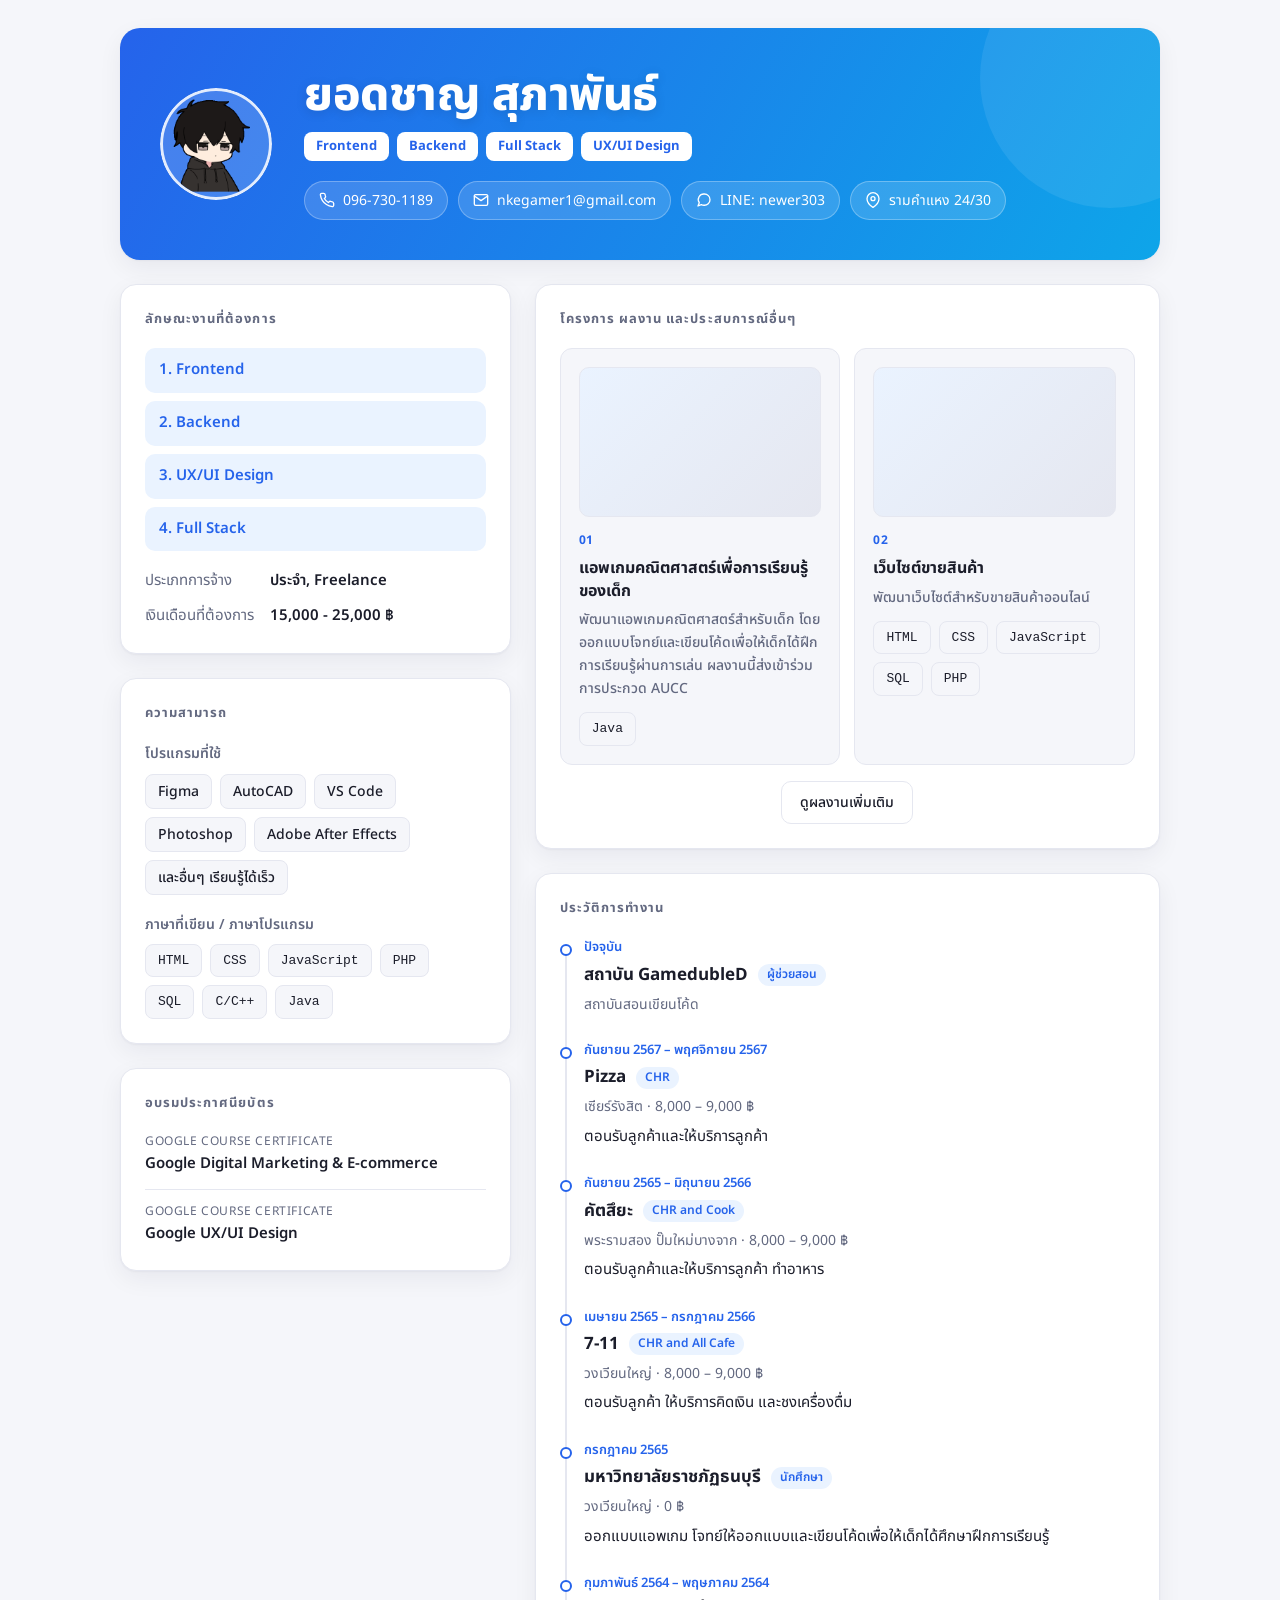
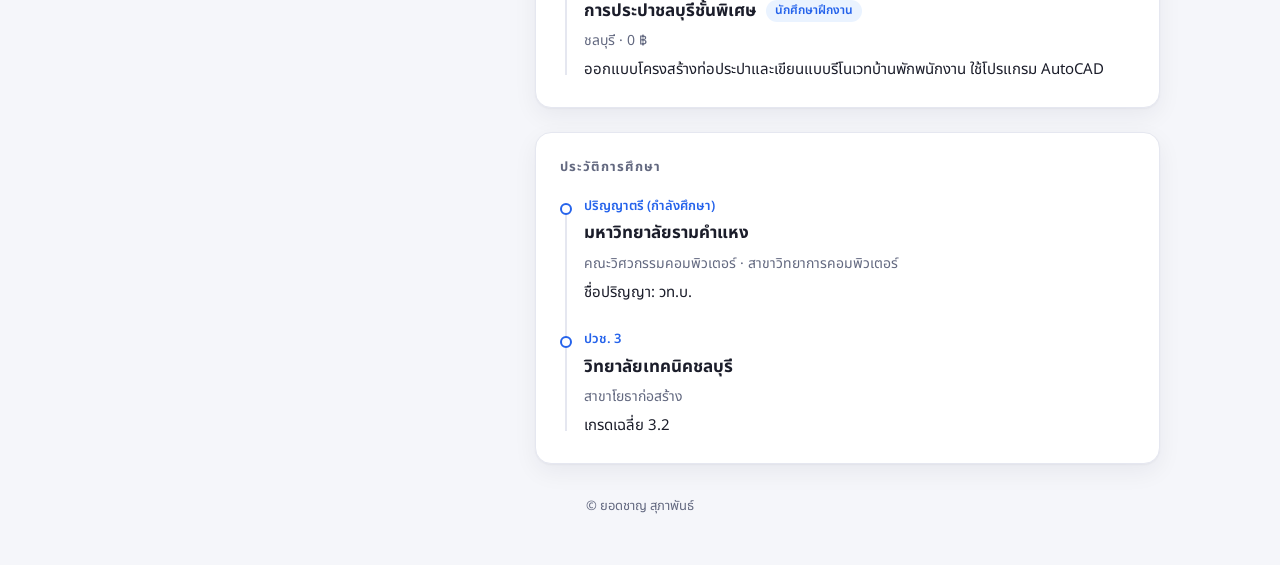
==== index.html @ aa5c0b46 "Add GitHub Pages entry point" ====
<!doctype html>
<html lang="th">
<head>
  <meta charset="utf-8">
  <meta name="viewport" content="width=device-width, initial-scale=1">
  <meta http-equiv="refresh" content="0; url=./resume.html">
  <title>Resume</title>
</head>
<body>
  <p>กำลังเปิดเรซูเม่… <a href="./resume.html">คลิกที่นี่หากหน้าไม่เปลี่ยน</a></p>
  <script>window.location.replace('./resume.html');</script>
</body>
</html>
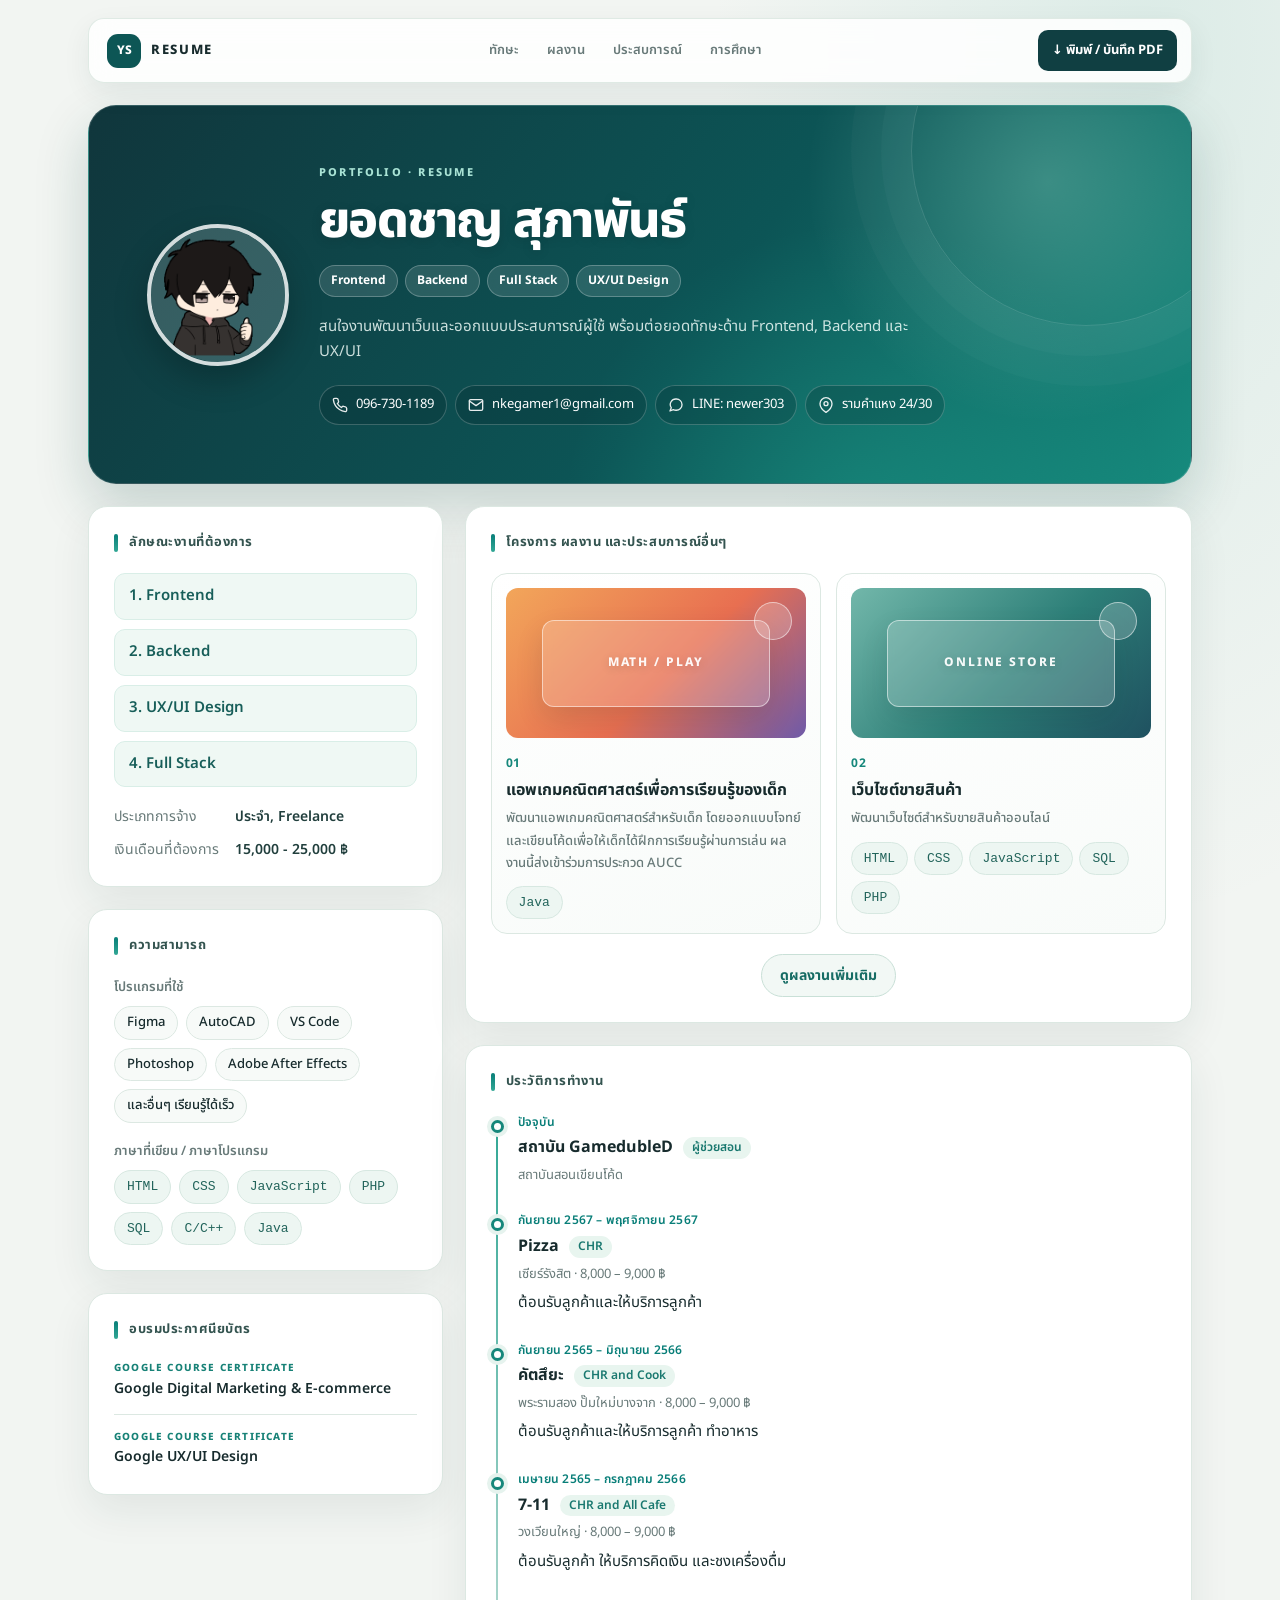
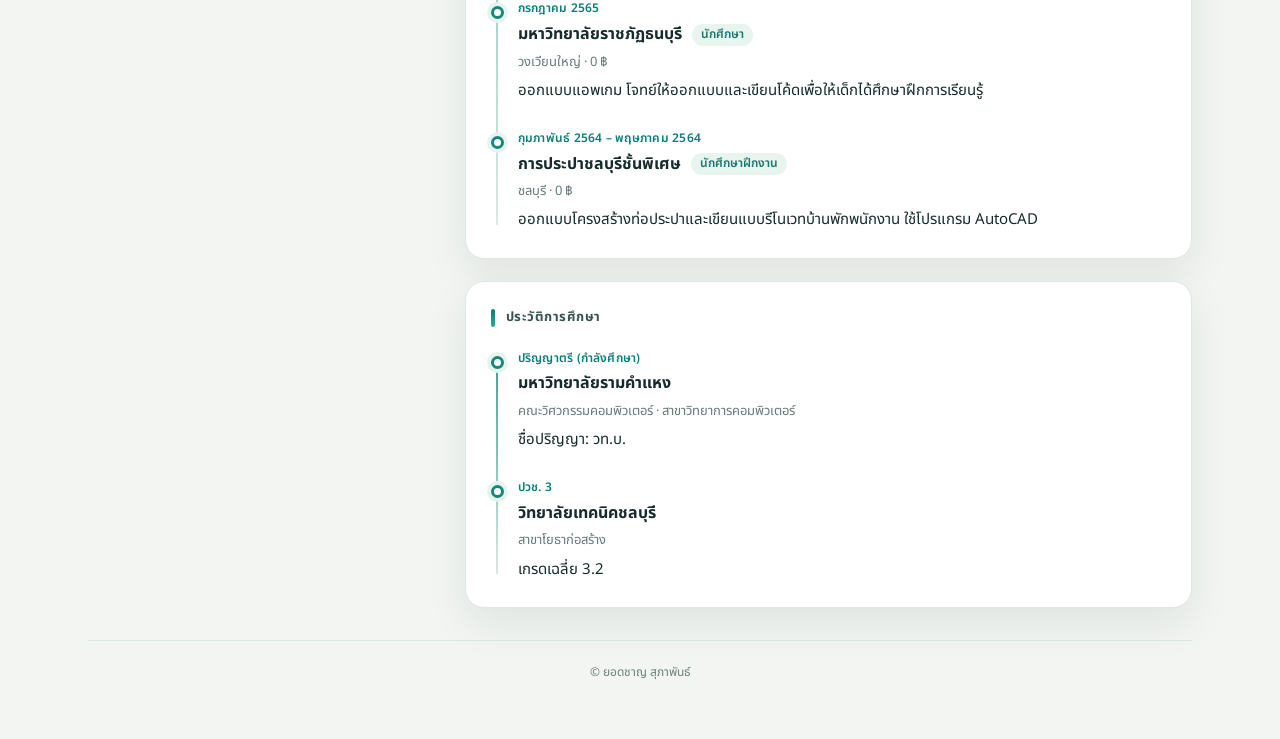
==== commit d197a80f: "Refresh Resume landing page" ====
--- a/index.html
+++ b/index.html
@@ -1,13 +1,265 @@
-<!doctype html>
-<html lang="th">
+<!DOCTYPE html>
+<html lang="th" data-theme="light">
 <head>
-  <meta charset="utf-8">
-  <meta name="viewport" content="width=device-width, initial-scale=1">
-  <meta http-equiv="refresh" content="0; url=./resume.html">
-  <title>Resume</title>
+<meta charset="UTF-8">
+<meta name="viewport" content="width=device-width, initial-scale=1, viewport-fit=cover">
+<meta name="description" content="Resume และผลงานด้าน Frontend, Backend และ UX/UI ของยอดชาญ สุภาพันธ์">
+<meta name="theme-color" content="#f2f5f2">
+<meta property="og:title" content="ยอดชาญ สุภาพันธ์ | Resume">
+<meta property="og:description" content="Resume และผลงานด้าน Frontend, Backend และ UX/UI">
+<title>ยอดชาญ สุภาพันธ์ | Resume</title>
+<link rel="preconnect" href="https://fonts.googleapis.com">
+<link rel="preconnect" href="https://fonts.gstatic.com" crossorigin>
+<link href="https://fonts.googleapis.com/css2?family=Noto+Sans+Thai:wght@400;500;600;700;800&display=swap" rel="stylesheet">
+<link rel="stylesheet" href="style.css">
+<style>
+:root{color-scheme:light;--bg:#f2f5f2;--card:#fff;--text:#172b2d;--muted:#687a79;--primary:#087e78;--primary-2:#32a795;--primary-soft:#e4f4ef;--border:#dce8e2;--shadow:0 16px 42px rgba(21,55,51,.08)}
+html{scroll-padding-top:24px} body{background:radial-gradient(ellipse at 90% 2%,rgba(57,167,149,.12),transparent 27%),var(--bg)}
+.wrap{max-width:1160px;padding:18px 28px 56px}.skip-link{position:absolute;left:-9999px;top:12px;z-index:99}.skip-link:focus{left:12px;background:#fff;color:#123;padding:10px 14px;border-radius:10px}
+.site-nav{position:sticky;top:12px;z-index:20;display:flex;align-items:center;justify-content:space-between;gap:20px;margin:0 0 22px;padding:11px 14px 11px 18px;border:1px solid rgba(220,232,226,.9);border-radius:16px;background:rgba(255,255,255,.86);box-shadow:0 10px 28px rgba(21,55,51,.07);backdrop-filter:blur(14px)}
+.brand{display:flex;align-items:center;gap:10px;color:var(--text);font-size:13px;font-weight:800;letter-spacing:.13em;text-decoration:none;white-space:nowrap}.brand-mark{display:grid;place-items:center;width:34px;height:34px;border-radius:11px;background:#0d5655;color:#fff;font-size:12px;letter-spacing:0}
+.nav-links{display:flex;align-items:center;gap:6px}.nav-links a{padding:8px 11px;border-radius:9px;color:var(--muted);font-size:13px;font-weight:600;text-decoration:none;transition:background .2s,color .2s}.nav-links a:hover{background:var(--primary-soft);color:var(--primary)}
+.print-action{border:0;border-radius:10px;background:#103f42;color:#fff;padding:10px 14px;font:inherit;font-size:13px;font-weight:700;white-space:nowrap;cursor:pointer;transition:transform .2s,background .2s}.print-action:hover{background:#087e78;transform:translateY(-1px)}
+.hero{isolation:isolate;min-height:300px;padding:clamp(28px,5vw,58px);gap:30px;border:1px solid rgba(255,255,255,.16);border-radius:28px;background:linear-gradient(125deg,#10363c 0%,#0c5556 56%,#168a7d 100%);box-shadow:0 22px 54px rgba(14,68,64,.2)}.hero::before{content:"";position:absolute;z-index:-1;inset:0;background:radial-gradient(circle at 87% 20%,rgba(202,255,231,.23),transparent 24%),radial-gradient(circle at 70% 110%,rgba(40,202,171,.23),transparent 34%);pointer-events:none}.hero::after{right:-70px;top:-130px;width:350px;height:350px;border:1px solid rgba(255,255,255,.13);background:transparent;box-shadow:0 0 0 30px rgba(255,255,255,.025),0 0 0 60px rgba(255,255,255,.02)}
+.avatar-wrapper{width:142px;height:142px;border:4px solid rgba(255,255,255,.82);box-shadow:0 14px 34px rgba(0,0,0,.23)}.avatar{width:134px;height:134px;border:0;box-shadow:none}.hero-info{min-width:280px}.hero .eyebrow{margin:0 0 8px;color:#a9e3d5;font-size:11px;font-weight:800;letter-spacing:.2em}.hero h1{margin-bottom:12px;font-size:clamp(34px,5vw,50px);letter-spacing:-.035em}.hero-summary{max-width:610px;margin:0 0 21px;color:rgba(244,255,251,.83);font-size:15px}.roles{gap:7px;margin-bottom:18px}.roles span{padding:5px 11px;border:1px solid rgba(255,255,255,.25);border-radius:999px;background:rgba(255,255,255,.12);color:#fff;font-size:12px;backdrop-filter:blur(8px)}
+.contacts{gap:8px}.contact{padding:8px 12px;border-color:rgba(255,255,255,.2);background:rgba(7,35,39,.22);font-size:13px}.contact svg{opacity:.9}
+.grid{grid-template-columns:minmax(250px,.78fr) minmax(0,1.6fr);gap:22px;margin-top:22px}.card{position:relative;overflow:hidden;margin-bottom:22px;padding:25px;border-color:var(--border);border-radius:19px;background:var(--card);box-shadow:var(--shadow)}.card h2{display:flex;align-items:center;gap:11px;margin-bottom:20px;color:#345450;font-size:13px;letter-spacing:.04em;text-transform:none}.card h2::before{content:"";width:4px;height:18px;border-radius:4px;background:linear-gradient(var(--primary),var(--primary-2))}
+.target-list{gap:9px}.target-list li{border:1px solid #d9eee7;border-radius:11px;background:#eff8f4;color:#175e59}.facts{font-size:14px}.facts dd{color:#213f3d}.label{font-size:13px}.chip{border-radius:999px;background:#f7faf8;font-size:13px}.chip.code{border-color:#d7e8e1;background:#edf6f2;color:#22645b}
+.projects{grid-template-columns:repeat(auto-fit,minmax(230px,1fr));gap:15px}.project{padding:14px;border-color:var(--border);border-radius:16px;background:linear-gradient(160deg,#fff,#f8fbf9);transition:transform .22s,box-shadow .22s,border-color .22s}.project:hover{transform:translateY(-4px);border-color:#b7dcd0;box-shadow:0 15px 30px rgba(16,70,63,.1)}.project .thumb{display:grid;place-items:center;height:150px;margin-bottom:16px;border:0;border-radius:12px}.project .thumb::before{content:attr(data-label);display:grid;place-items:center;width:76%;height:58%;border:1px solid rgba(255,255,255,.52);border-radius:12px;background:rgba(255,255,255,.2);color:rgba(255,255,255,.94);font-size:12px;font-weight:800;letter-spacing:.16em;text-shadow:0 2px 10px rgba(0,0,0,.16);box-shadow:0 12px 28px rgba(20,40,40,.12);backdrop-filter:blur(5px)}.project .thumb::after{content:"";position:absolute;width:38px;height:38px;top:14px;right:14px;border:1px solid rgba(255,255,255,.52);border-radius:50%;background:rgba(255,255,255,.2)}
+.project:nth-child(1) .thumb{background:linear-gradient(135deg,#f2a65a,#e86f51 55%,#6f5aa8)}.project:nth-child(2) .thumb{background:linear-gradient(135deg,#72b7aa,#2d7f78 55%,#1f5160)}.project:nth-child(3) .thumb{background:linear-gradient(135deg,#b1c46b,#5c9677 55%,#356b6a)}.project:nth-child(4) .thumb{background:linear-gradient(135deg,#f098a5,#9b67bc 55%,#4952a2)}.project:nth-child(5) .thumb{background:linear-gradient(135deg,#6679c8,#5653a8 55%,#302f63)}.project:nth-child(6) .thumb{background:linear-gradient(135deg,#6fc5ba,#348ca4 55%,#4163a4)}.project .num{margin-bottom:5px;color:#16877b}.project h3{font-size:16px}.project .desc{font-size:13px;line-height:1.7}.project .tags{gap:6px}
+.more-wrap{margin-top:20px}.btn{border-color:#c9e0d7;border-radius:999px;background:#f2f8f5;color:#166c64;font-weight:700}.btn:hover{border-color:#16877b;background:#e5f4ee}
+.timeline{padding-left:27px}.timeline::before{left:5px;background:linear-gradient(var(--primary-2),var(--border))}.item{margin-bottom:25px}.item::before{left:-27px;width:13px;height:13px;background:#fff;border:3px solid #16877b;box-shadow:0 0 0 4px #e6f3ee}.item .date{font-size:12px;letter-spacing:.02em}.item h3{font-size:16px}.item .meta{font-size:13px}.badge{background:#e8f5ef;color:#19786f}
+.cert{padding:14px 0}.cert .org{color:#188277;font-size:10px;font-weight:800;letter-spacing:.12em}.cert .name{font-size:14px}footer{padding-top:22px;border-top:1px solid var(--border);color:#71817b;font-size:12px}
+@media(max-width:820px){.wrap{padding:14px 18px 42px}.grid{grid-template-columns:1fr}.hero{min-height:0}.site-nav{top:8px}}
+@media(max-width:620px){.wrap{padding:10px 12px 36px}.site-nav{flex-wrap:wrap;gap:10px;padding:10px}.brand{font-size:11px}.nav-links{order:3;width:100%;overflow-x:auto;justify-content:flex-start}.nav-links a{padding:7px 9px;white-space:nowrap}.print-action{margin-left:auto;padding:9px 11px;font-size:12px}.hero{padding:28px 20px;border-radius:22px}.hero-info{min-width:0}.hero h1{font-size:32px}.hero-summary{font-size:14px}.contacts{flex-direction:column}.contact{width:100%;justify-content:flex-start}.card{padding:19px;border-radius:16px}.projects{grid-template-columns:1fr}.project .thumb{height:170px}.facts{grid-template-columns:1fr}.facts dd{margin-bottom:8px}}
+@media(prefers-reduced-motion:reduce){html{scroll-behavior:auto}*,*::before,*::after{transition:none!important}}
+@media print{.site-nav,.print-action,.more-wrap,.skip-link{display:none!important}.wrap{max-width:none;padding:0}.hero{min-height:0;border-radius:12px}.grid{grid-template-columns:.8fr 1.6fr;gap:12px}.card{break-inside:avoid;margin-bottom:12px;padding:16px}.project .thumb{height:95px}.project.extra{display:block!important}body{background:#fff}.hero,.project .thumb{-webkit-print-color-adjust:exact;print-color-adjust:exact}}
+</style>
 </head>
 <body>
-  <p>กำลังเปิดเรซูเม่… <a href="./resume.html">คลิกที่นี่หากหน้าไม่เปลี่ยน</a></p>
-  <script>window.location.replace('./resume.html');</script>
+<a class="skip-link" href="#content">ข้ามไปยังเนื้อหา</a>
+<div class="wrap">
+  <nav class="site-nav" aria-label="เมนูหลัก">
+    <a class="brand" href="#top"><span class="brand-mark">YS</span><span>RESUME</span></a>
+    <div class="nav-links">
+      <a href="#skills">ทักษะ</a>
+      <a href="#projects">ผลงาน</a>
+      <a href="#experience">ประสบการณ์</a>
+      <a href="#education">การศึกษา</a>
+    </div>
+    <button class="print-action" type="button" onclick="window.print()"><span aria-hidden="true">↓</span> พิมพ์ / บันทึก PDF</button>
+  </nav>
+
+  <header class="hero" id="top">
+    <div class="avatar-wrapper">
+      <img src="assets/profile/profile.gif" alt="ภาพโปรไฟล์ของยอดชาญ สุภาพันธ์" class="avatar">
+    </div>
+    <div class="hero-info">
+      <p class="eyebrow">PORTFOLIO · RESUME</p>
+      <h1>ยอดชาญ สุภาพันธ์</h1>
+      <div class="roles"><span>Frontend</span><span>Backend</span><span>Full Stack</span><span>UX/UI Design</span></div>
+      <p class="hero-summary">สนใจงานพัฒนาเว็บและออกแบบประสบการณ์ผู้ใช้ พร้อมต่อยอดทักษะด้าน Frontend, Backend และ UX/UI</p>
+      <div class="contacts">
+        <a class="contact" href="tel:0967301189">
+          <svg viewBox="0 0 24 24" fill="none" stroke="currentColor" stroke-width="2" stroke-linecap="round" stroke-linejoin="round"><path d="M22 16.9v3a2 2 0 0 1-2.2 2 19.8 19.8 0 0 1-8.6-3.1 19.5 19.5 0 0 1-6-6A19.8 19.8 0 0 1 2.1 4.2 2 2 0 0 1 4.1 2h3a2 2 0 0 1 2 1.7c.1.9.4 1.8.7 2.7a2 2 0 0 1-.5 2.1L8 9.8a16 16 0 0 0 6 6l1.3-1.3a2 2 0 0 1 2.1-.4c.9.3 1.8.6 2.7.7a2 2 0 0 1 1.7 2z"/></svg>
+          096-730-1189
+        </a>
+        <a class="contact" href="mailto:nkegamer1@gmail.com">
+          <svg viewBox="0 0 24 24" fill="none" stroke="currentColor" stroke-width="2" stroke-linecap="round" stroke-linejoin="round"><rect x="2" y="4" width="20" height="16" rx="2"/><path d="m22 6-10 7L2 6"/></svg>
+          nkegamer1@gmail.com
+        </a>
+        <span class="contact">
+          <svg viewBox="0 0 24 24" fill="none" stroke="currentColor" stroke-width="2" stroke-linecap="round" stroke-linejoin="round"><path d="M21 11.5a8.4 8.4 0 0 1-9 8.4 9 9 0 0 1-4-.9L3 21l1.9-4.9A8.4 8.4 0 0 1 12.5 3a8.4 8.4 0 0 1 8.5 8.5z"/></svg>
+          LINE: newer303
+        </span>
+        <span class="contact">
+          <svg viewBox="0 0 24 24" fill="none" stroke="currentColor" stroke-width="2" stroke-linecap="round" stroke-linejoin="round"><path d="M21 10c0 7-9 13-9 13s-9-6-9-13a9 9 0 0 1 18 0z"/><circle cx="12" cy="10" r="3"/></svg>
+          รามคำแหง 24/30
+        </span>
+      </div>
+    </div>
+  </header>
+
+  <div class="grid" id="content">
+
+    <aside>
+      <section class="card" id="goals">
+        <h2>ลักษณะงานที่ต้องการ</h2>
+        <ul class="target-list">
+          <li>1. Frontend</li>
+          <li>2. Backend</li>
+          <li>3. UX/UI Design</li>
+          <li>4. Full Stack</li>
+        </ul>
+        <dl class="facts">
+          <dt>ประเภทการจ้าง</dt><dd>ประจำ, Freelance</dd>
+          <dt>เงินเดือนที่ต้องการ</dt><dd>15,000 - 25,000 ฿</dd>
+        </dl>
+      </section>
+
+      <section class="card" id="skills">
+        <h2>ความสามารถ</h2>
+        <p class="label">โปรแกรมที่ใช้</p>
+        <div class="chips">
+          <span class="chip">Figma</span>
+          <span class="chip">AutoCAD</span>
+          <span class="chip">VS Code</span>
+          <span class="chip">Photoshop</span>
+          <span class="chip">Adobe After Effects</span>
+          <span class="chip">และอื่นๆ เรียนรู้ได้เร็ว</span>
+        </div>
+
+        <p class="label">ภาษาที่เขียน / ภาษาโปรแกรม</p>
+        <div class="chips">
+          <span class="chip code">HTML</span>
+          <span class="chip code">CSS</span>
+          <span class="chip code">JavaScript</span>
+          <span class="chip code">PHP</span>
+          <span class="chip code">SQL</span>
+          <span class="chip code">C/C++</span>
+          <span class="chip code">Java</span>
+        </div>
+      </section>
+
+      <section class="card" id="certifications">
+        <h2>อบรมประกาศนียบัตร</h2>
+        <div class="cert">
+          <div class="org">Google Course Certificate</div>
+          <div class="name">Google Digital Marketing &amp; E-commerce</div>
+        </div>
+        <div class="cert">
+          <div class="org">Google Course Certificate</div>
+          <div class="name">Google UX/UI Design</div>
+        </div>
+      </section>
+    </aside>
+
+    <main>
+      <section class="card" id="projects">
+        <h2>โครงการ ผลงาน และประสบการณ์อื่นๆ</h2>
+        <div class="projects">
+          <div class="project">
+            <div class="thumb" data-label="MATH / PLAY" role="img" aria-label="ภาพประกอบผลงาน MATH / PLAY"></div>
+            <span class="num">01</span>
+            <h3>แอพเกมคณิตศาสตร์เพื่อการเรียนรู้ของเด็ก</h3>
+            <p class="desc">พัฒนาแอพเกมคณิตศาสตร์สำหรับเด็ก โดยออกแบบโจทย์และเขียนโค้ดเพื่อให้เด็กได้ฝึกการเรียนรู้ผ่านการเล่น ผลงานนี้ส่งเข้าร่วมการประกวด AUCC</p>
+            <div class="chips tags"><span class="chip code">Java</span></div>
+          </div>
+          <div class="project">
+            <div class="thumb" data-label="ONLINE STORE" role="img" aria-label="ภาพประกอบผลงาน ONLINE STORE"></div>
+            <span class="num">02</span>
+            <h3>เว็บไซต์ขายสินค้า</h3>
+            <p class="desc">พัฒนาเว็บไซต์สำหรับขายสินค้าออนไลน์</p>
+            <div class="chips tags"><span class="chip code">HTML</span><span class="chip code">CSS</span><span class="chip code">JavaScript</span><span class="chip code">SQL</span><span class="chip code">PHP</span></div>
+          </div>
+          <div class="project extra">
+            <div class="thumb" data-label="HOME / AUTOCAD" role="img" aria-label="ภาพประกอบผลงาน HOME / AUTOCAD"></div>
+            <span class="num">03</span>
+            <h3>ออกแบบรีโนเวทบ้านพักพนักงาน</h3>
+            <p class="desc">ออกแบบโครงสร้างท่อประปาและแบบรีโนเวทบ้านพักพนักงานของการประปาชลบุรี</p>
+            <div class="chips tags"><span class="chip code">AutoCAD</span></div>
+          </div>
+          <div class="project extra">
+            <div class="thumb" data-label="ROBLOX WORLD" role="img" aria-label="ภาพประกอบผลงาน ROBLOX WORLD"></div>
+            <span class="num">04</span>
+            <h3>เกมสำหรับเด็กเพื่อการประกวดที่สิงคโปร์</h3>
+            <p class="desc">สร้างเกม Roblox สำหรับเด็ก เพื่อนำไปประกวดที่สิงคโปร์</p>
+            <div class="chips tags"><span class="chip code">Roblox</span><span class="chip code">Lua</span></div>
+          </div>
+          <div class="project extra">
+            <div class="thumb" data-label="FANTASY GAME" role="img" aria-label="ภาพประกอบผลงาน FANTASY GAME"></div>
+            <span class="num">05</span>
+            <h3>เกม Roblox แนวแฟนตาซี</h3>
+            <p class="desc">สร้างเกม Roblox แนวแฟนตาซี ที่เปิดให้ผู้เล่นเข้ามาเล่นบนแพลตฟอร์ม Roblox</p>
+            <div class="chips tags"><span class="chip code">Roblox</span></div>
+          </div>
+          <div class="project extra">
+            <div class="thumb" data-label="LINE BOT" role="img" aria-label="ภาพประกอบผลงาน LINE BOT"></div>
+            <span class="num">06</span>
+            <h3>บอท LINE บันทึกและสรุปรายงานแชทกลุ่ม</h3>
+            <p class="desc">เขียนบอท LINE สำหรับบันทึกข้อมูลในแชทกลุ่ม เช่น เสียง รูปภาพ และไฟล์งาน และมีบอทสรุปรายงานให้</p>
+            <div class="chips tags"><span class="chip code">LINE Bot</span></div>
+          </div>
+        </div>
+        <div class="more-wrap">
+          <button class="btn" id="moreBtn" type="button" aria-expanded="false">ดูผลงานเพิ่มเติม</button>
+        </div>
+      </section>
+
+      <section class="card" id="experience">
+        <h2>ประวัติการทำงาน</h2>
+        <div class="timeline">
+          <div class="item">
+            <div class="date">ปัจจุบัน</div>
+            <h3>สถาบัน GamedubleD <span class="badge">ผู้ช่วยสอน</span></h3>
+            <div class="meta">สถาบันสอนเขียนโค้ด</div>
+          </div>
+          <div class="item">
+            <div class="date">กันยายน 2567 – พฤศจิกายน 2567</div>
+            <h3>Pizza <span class="badge">CHR</span></h3>
+            <div class="meta">เซียร์รังสิต · 8,000 – 9,000 ฿</div>
+            <p>ต้อนรับลูกค้าและให้บริการลูกค้า</p>
+          </div>
+          <div class="item">
+            <div class="date">กันยายน 2565 – มิถุนายน 2566</div>
+            <h3>คัตสึยะ <span class="badge">CHR and Cook</span></h3>
+            <div class="meta">พระรามสอง ปั๊มใหม่บางจาก · 8,000 – 9,000 ฿</div>
+            <p>ต้อนรับลูกค้าและให้บริการลูกค้า ทำอาหาร</p>
+          </div>
+          <div class="item">
+            <div class="date">เมษายน 2565 – กรกฎาคม 2566</div>
+            <h3>7-11 <span class="badge">CHR and All Cafe</span></h3>
+            <div class="meta">วงเวียนใหญ่ · 8,000 – 9,000 ฿</div>
+            <p>ต้อนรับลูกค้า ให้บริการคิดเงิน และชงเครื่องดื่ม</p>
+          </div>
+          <div class="item">
+            <div class="date">กรกฎาคม 2565</div>
+            <h3>มหาวิทยาลัยราชภัฏธนบุรี <span class="badge">นักศึกษา</span></h3>
+            <div class="meta">วงเวียนใหญ่ · 0 ฿</div>
+            <p>ออกแบบแอพเกม โจทย์ให้ออกแบบและเขียนโค้ดเพื่อให้เด็กได้ศึกษาฝึกการเรียนรู้</p>
+          </div>
+          <div class="item">
+            <div class="date">กุมภาพันธ์ 2564 – พฤษภาคม 2564</div>
+            <h3>การประปาชลบุรีชั้นพิเศษ <span class="badge">นักศึกษาฝึกงาน</span></h3>
+            <div class="meta">ชลบุรี · 0 ฿</div>
+            <p>ออกแบบโครงสร้างท่อประปาและเขียนแบบรีโนเวทบ้านพักพนักงาน ใช้โปรแกรม AutoCAD</p>
+          </div>
+        </div>
+      </section>
+
+      <section class="card" id="education">
+        <h2>ประวัติการศึกษา</h2>
+        <div class="timeline">
+          <div class="item">
+            <div class="date">ปริญญาตรี (กำลังศึกษา)</div>
+            <h3>มหาวิทยาลัยรามคำแหง</h3>
+            <div class="meta">คณะวิศวกรรมคอมพิวเตอร์ · สาขาวิทยาการคอมพิวเตอร์</div>
+            <p>ชื่อปริญญา: วท.บ.</p>
+          </div>
+          <div class="item">
+            <div class="date">ปวช. 3</div>
+            <h3>วิทยาลัยเทคนิคชลบุรี</h3>
+            <div class="meta">สาขาโยธาก่อสร้าง</div>
+            <p>เกรดเฉลี่ย 3.2</p>
+          </div>
+        </div>
+      </section>
+    </main>
+  </div>
+
+  <footer>© ยอดชาญ สุภาพันธ์</footer>
+</div>
+
+<script>
+  (function () {
+    var btn = document.getElementById('moreBtn');
+    var list = btn.closest('.card').querySelector('.projects');
+    btn.addEventListener('click', function () {
+      var open = list.classList.toggle('expanded');
+      btn.textContent = open ? 'ซ่อนผลงาน' : 'ดูผลงานเพิ่มเติม';
+      btn.setAttribute('aria-expanded', String(open));
+    });
+  })();
+</script>
 </body>
 </html>
--- a/style.css
+++ b/style.css
@@ -0,0 +1,283 @@
+:root{
+  --bg:#f5f6fa;
+  --card:#ffffff;
+  --text:#1b1d2a;
+  --muted:#636980;
+  --primary:#2563eb;
+  --primary-2:#0ea5e9;
+  --primary-soft:#eaf3ff;
+  --border:#e5e7f0;
+  --shadow:0 1px 2px rgba(20,20,50,.04), 0 8px 24px rgba(20,20,50,.06);
+}
+@media (prefers-color-scheme: dark){
+  :root:not([data-theme="light"]){
+    --bg:#0d0f16;
+    --card:#161924;
+    --text:#e8eaf4;
+    --muted:#9499b0;
+    --primary:#60a5fa;
+    --primary-2:#38bdf8;
+    --primary-soft:#172b4d;
+    --border:#262a3b;
+    --shadow:0 1px 2px rgba(0,0,0,.3), 0 8px 24px rgba(0,0,0,.3);
+  }
+}
+:root[data-theme="dark"]{
+  --bg:#0d0f16;
+  --card:#161924;
+  --text:#e8eaf4;
+  --muted:#9499b0;
+  --primary:#60a5fa;
+  --primary-2:#38bdf8;
+  --primary-soft:#172b4d;
+  --border:#262a3b;
+  --shadow:0 1px 2px rgba(0,0,0,.3), 0 8px 24px rgba(0,0,0,.3);
+  color-scheme:dark;
+}
+:root{ box-sizing:border-box; padding-top:env(safe-area-inset-top,0px); padding-bottom:env(safe-area-inset-bottom,0px); }
+*,*::before,*::after{ box-sizing:inherit; }
+html{ scroll-behavior:smooth; }
+body{
+  margin:0;
+  font-family:'Noto Sans Thai', system-ui, -apple-system, 'Segoe UI', sans-serif;
+  background:var(--bg);
+  color:var(--text);
+  line-height:1.65;
+  min-height:100vh;
+  -webkit-font-smoothing:antialiased;
+}
+.wrap{ max-width:1080px; margin:0 auto; padding:28px 20px 48px; }
+.avatar-wrapper{
+  width:112px; height:112px; border-radius:50%; overflow:hidden; flex-shrink:0;
+}
+.avatar-wrapper img{
+  width:100%; height:100%; object-fit:cover;
+}
+.avatar{
+  width:112px; height:112px; border-radius:50%;
+  background:rgba(255,255,255,.16);
+  border:2px solid rgba(255,255,255,.5);
+  display:grid; place-items:center;
+  font-size:36px; font-weight:700;
+  flex-shrink:0;
+  position:relative; z-index:1;
+}
+@media (prefers-color-scheme: dark){
+  .avatar{
+    background:rgba(255,255,255,.08);
+    border-color:rgba(255,255,255,.3);
+  }
+}
+.avatar-text{ display:none; }
+
+/* Hero */
+.hero{
+  background:linear-gradient(120deg,var(--primary) 0%,var(--primary-2) 100%);
+  color:#fff;
+  border-radius:20px;
+  padding:40px;
+  display:flex;
+  gap:32px;
+  align-items:center;
+  box-shadow:var(--shadow);
+  flex-wrap:wrap;
+  position:relative;
+  overflow:hidden;
+}
+.hero::after{
+  content:""; position:absolute; right:-80px; top:-80px; width:260px; height:260px;
+  border-radius:50%; background:rgba(255,255,255,.08); pointer-events:none;
+}
+.avatar{
+  width:112px; height:112px; border-radius:50%;
+  background:rgba(255,255,255,.16);
+  border:2px solid rgba(255,255,255,.5);
+  display:grid; place-items:center;
+  font-size:36px; font-weight:700;
+  flex-shrink:0;
+  position:relative; z-index:1;
+}
+.hero-info{ flex:1; min-width:240px; position:relative; z-index:1; }
+.hero h1{ margin:0 0 6px; font-size:clamp(28px,4vw,38px); font-weight:800; line-height:1.25; }
+.hero .role{ margin:0 0 20px; font-size:15px; opacity:.92; letter-spacing:.2px; }
+.roles{ display:flex; flex-wrap:wrap; gap:8px; margin:0 0 20px; }
+.roles span{ background:#fff; color:var(--primary); font-size:13px; font-weight:700; padding:4px 12px; border-radius:8px; }
+.contacts{ display:flex; flex-wrap:wrap; gap:10px; }
+.contact{
+  display:inline-flex; align-items:center; gap:8px;
+  background:rgba(255,255,255,.14);
+  border:1px solid rgba(255,255,255,.28);
+  padding:7px 14px; border-radius:999px;
+  font-size:14px; color:#fff; text-decoration:none;
+  transition:background .2s;
+}
+a.contact:hover{ background:rgba(255,255,255,.26); }
+.contact svg{ width:16px; height:16px; flex-shrink:0; }
+
+/* Layout */
+.grid{ display:grid; grid-template-columns:minmax(0,1fr) minmax(0,1.6fr); gap:24px; margin-top:24px; align-items:start; }
+@media (max-width:820px){ .grid{ grid-template-columns:1fr; } .hero{ padding:28px; } }
+
+.card{
+  background:var(--card);
+  border:1px solid var(--border);
+  border-radius:16px;
+  padding:24px;
+  box-shadow:var(--shadow);
+  margin-bottom:24px;
+}
+.card:last-child{ margin-bottom:0; }
+.card h2{
+  margin:0 0 18px;
+  font-size:13px; font-weight:700;
+  text-transform:uppercase; letter-spacing:.08em;
+  color:var(--muted);
+}
+
+/* Job target */
+.target-list{ list-style:none; padding:0; margin:0 0 18px; display:grid; gap:8px; }
+.target-list li{
+  padding:10px 14px; border-radius:10px; background:var(--primary-soft);
+  color:var(--primary); font-weight:600; font-size:15px;
+}
+.facts{ display:grid; grid-template-columns:auto 1fr; gap:10px 16px; font-size:15px; margin:0; }
+.facts dt{ color:var(--muted); }
+.facts dd{ margin:0; font-weight:600; }
+
+/* Chips */
+.label{ font-size:14px; color:var(--muted); margin:18px 0 8px; font-weight:600; }
+.label:first-of-type{ margin-top:0; }
+.chips{ display:flex; flex-wrap:wrap; gap:8px; }
+.chip{
+  padding:5px 12px; border-radius:8px; font-size:14px; font-weight:500;
+  background:var(--bg); border:1px solid var(--border);
+}
+.chip.code{ font-family:ui-monospace,'SFMono-Regular',Menlo,Consolas,monospace; font-size:13px; }
+
+/* Projects */
+.projects{ display:grid; grid-template-columns:repeat(auto-fit,minmax(220px,1fr)); gap:14px; }
+.project{
+  border:1px solid var(--border); border-radius:12px; padding:18px;
+  background:var(--bg);
+}
+.project .num{
+  display:block; font-size:12px; font-weight:700; color:var(--primary);
+  margin-bottom:6px; letter-spacing:.06em;
+}
+.project p{ margin:0; font-size:15px; font-weight:500; }
+.project.extra{ display:none; }
+.projects.expanded .project.extra{ display:block; }
+.more-wrap{ margin-top:16px; text-align:center; }
+.project h3{ margin:0 0 6px; font-size:16px; font-weight:700; line-height:1.4; }
+.project .desc{ margin:0; font-size:14px; color:var(--muted); }
+.project .tags{ margin-top:12px; }
+.project .thumb{
+  height:150px; border-radius:10px; margin-bottom:14px;
+  background:linear-gradient(135deg,var(--primary-soft),var(--border));
+  border:1px solid var(--border);
+  position:relative; overflow:hidden;
+}
+.project .thumb img{
+  width:100%; height:100%; object-fit:cover; display:block;
+}
+
+/* Timeline */
+.timeline{ position:relative; padding-left:24px; }
+.timeline::before{
+  content:""; position:absolute; left:5px; top:8px; bottom:8px; width:2px;
+  background:var(--border);
+}
+.item{ position:relative; margin-bottom:24px; }
+.item:last-child{ margin-bottom:0; }
+.item::before{
+  content:""; position:absolute; left:-24px; top:7px; width:12px; height:12px; border-radius:50%;
+  background:var(--card); border:2px solid var(--primary);
+}
+.item .date{ font-size:13px; color:var(--primary); font-weight:600; }
+.item h3{ margin:2px 0 4px; font-size:17px; font-weight:700; }
+.item .meta{ font-size:14px; color:var(--muted); margin-bottom:6px; }
+.item p{ margin:0; font-size:15px; }
+.badge{
+  display:inline-block; font-size:12px; padding:1px 9px; border-radius:999px;
+  background:var(--primary-soft); color:var(--primary); font-weight:600; margin-left:6px; vertical-align:middle;
+}
+
+/* Certs */
+.cert{ padding:12px 0; border-bottom:1px solid var(--border); }
+.cert:first-of-type{ padding-top:0; }
+.cert:last-of-type{ border-bottom:none; padding-bottom:0; }
+.cert .org{ font-size:12px; color:var(--muted); text-transform:uppercase; letter-spacing:.05em; }
+.cert .name{ font-weight:600; font-size:15px; }
+
+/* Actions */
+.toolbar{ display:flex; justify-content:flex-end; gap:10px; margin-top:24px; flex-wrap:wrap; }
+.btn{
+  border:1px solid var(--border); background:var(--card); color:var(--text);
+  padding:9px 18px; border-radius:10px; font:inherit; font-size:14px; font-weight:500; cursor:pointer;
+  transition:border-color .2s, color .2s;
+}
+.btn:hover{ border-color:var(--primary); color:var(--primary); }
+.btn:focus-visible, a:focus-visible{ outline:2px solid var(--primary); outline-offset:2px; }
+footer{ text-align:center; color:var(--muted); font-size:13px; margin-top:32px; }
+
+@media print{
+  body{ background:#fff; }
+  .toolbar{ display:none; }
+  .card,.hero{ box-shadow:none; }
+  .hero{ -webkit-print-color-adjust:exact; print-color-adjust:exact; }
+}
+
+
+/* Mobile */
+body{ overflow-wrap:anywhere; }
+@media (max-width:560px){
+  .wrap{ padding:16px 12px 40px; }
+  .grid{ gap:16px; margin-top:16px; }
+  .hero{ padding:24px 20px; gap:20px; border-radius:16px; justify-content:center; text-align:center; }
+  .hero-info{ min-width:0; width:100%; }
+  .avatar{ width:88px; height:88px; font-size:28px; margin:0 auto; }
+  .hero h1{ font-size:26px; }
+  .hero .role{ font-size:14px; margin-bottom:16px; }
+  .contacts{ justify-content:center; }
+  .contact{ font-size:13px; padding:6px 12px; word-break:break-all; }
+  .card{ padding:20px; border-radius:14px; margin-bottom:16px; }
+  .card h2{ margin-bottom:14px; }
+  .facts{ grid-template-columns:1fr; gap:4px; }
+  .facts dd{ margin-bottom:10px; }
+  .project .thumb{ height:120px; }
+  .timeline{ padding-left:20px; }
+  .item::before{ left:-20px; }
+  .item h3{ font-size:16px; }
+  .cert .name{ font-size:14px; }
+  footer{ margin-top:24px; }
+}
+.avatar{ width:136px; height:136px; font-size:44px; border:3px solid rgba(255,255,255,.85); box-shadow:0 10px 28px rgba(0,0,0,.22); }
+.hero h1{ font-size:clamp(32px,5vw,46px); letter-spacing:-.01em; text-shadow:0 2px 12px rgba(0,0,0,.12); }
+@media (max-width:560px){
+  .avatar{ width:104px; height:104px; font-size:34px; }
+  .hero h1{ font-size:30px; }
+}
+@media (max-width:560px){
+  .hero{ padding:28px 20px 24px; flex-direction:column; align-items:center; text-align:center; gap:16px; }
+  .avatar{ width:96px; height:96px; font-size:32px; }
+  .hero h1{ font-size:28px; }
+  .hero .role{ margin-bottom:14px; }
+  .roles{ justify-content:center; gap:6px; margin-bottom:20px; }
+  .roles span{ font-size:12px; padding:3px 10px; }
+  .contacts{ flex-direction:column; width:100%; gap:8px; }
+  .contact{ width:100%; justify-content:flex-start; border-radius:12px; padding:10px 14px; font-size:14px; background:rgba(255,255,255,.12); overflow-wrap:anywhere; }
+  .card{ padding:18px; }
+  .card h2{ font-size:12px; margin-bottom:12px; }
+  .target-list li{ font-size:14px; }
+  .chip{ font-size:13px; padding:4px 10px; }
+  .facts{ grid-template-columns:1fr; gap:2px; }
+  .facts dt{ font-size:13px; margin-top:8px; }
+  .facts dd{ margin-bottom:0; font-size:15px; }
+  .item .date{ font-size:12px; }
+  .project{ padding:14px; }
+}
+@media (max-width:560px){
+  .avatar{ width:124px; height:124px; font-size:40px; border:4px solid rgba(255,255,255,.9); box-shadow:0 0 0 6px rgba(255,255,255,.18), 0 12px 28px rgba(0,0,0,.25); margin-bottom:4px; }
+  .hero h1{ font-size:34px; font-weight:800; letter-spacing:-.01em; line-height:1.2; }
+  .hero .role{ font-size:15px; font-weight:500; }
+}
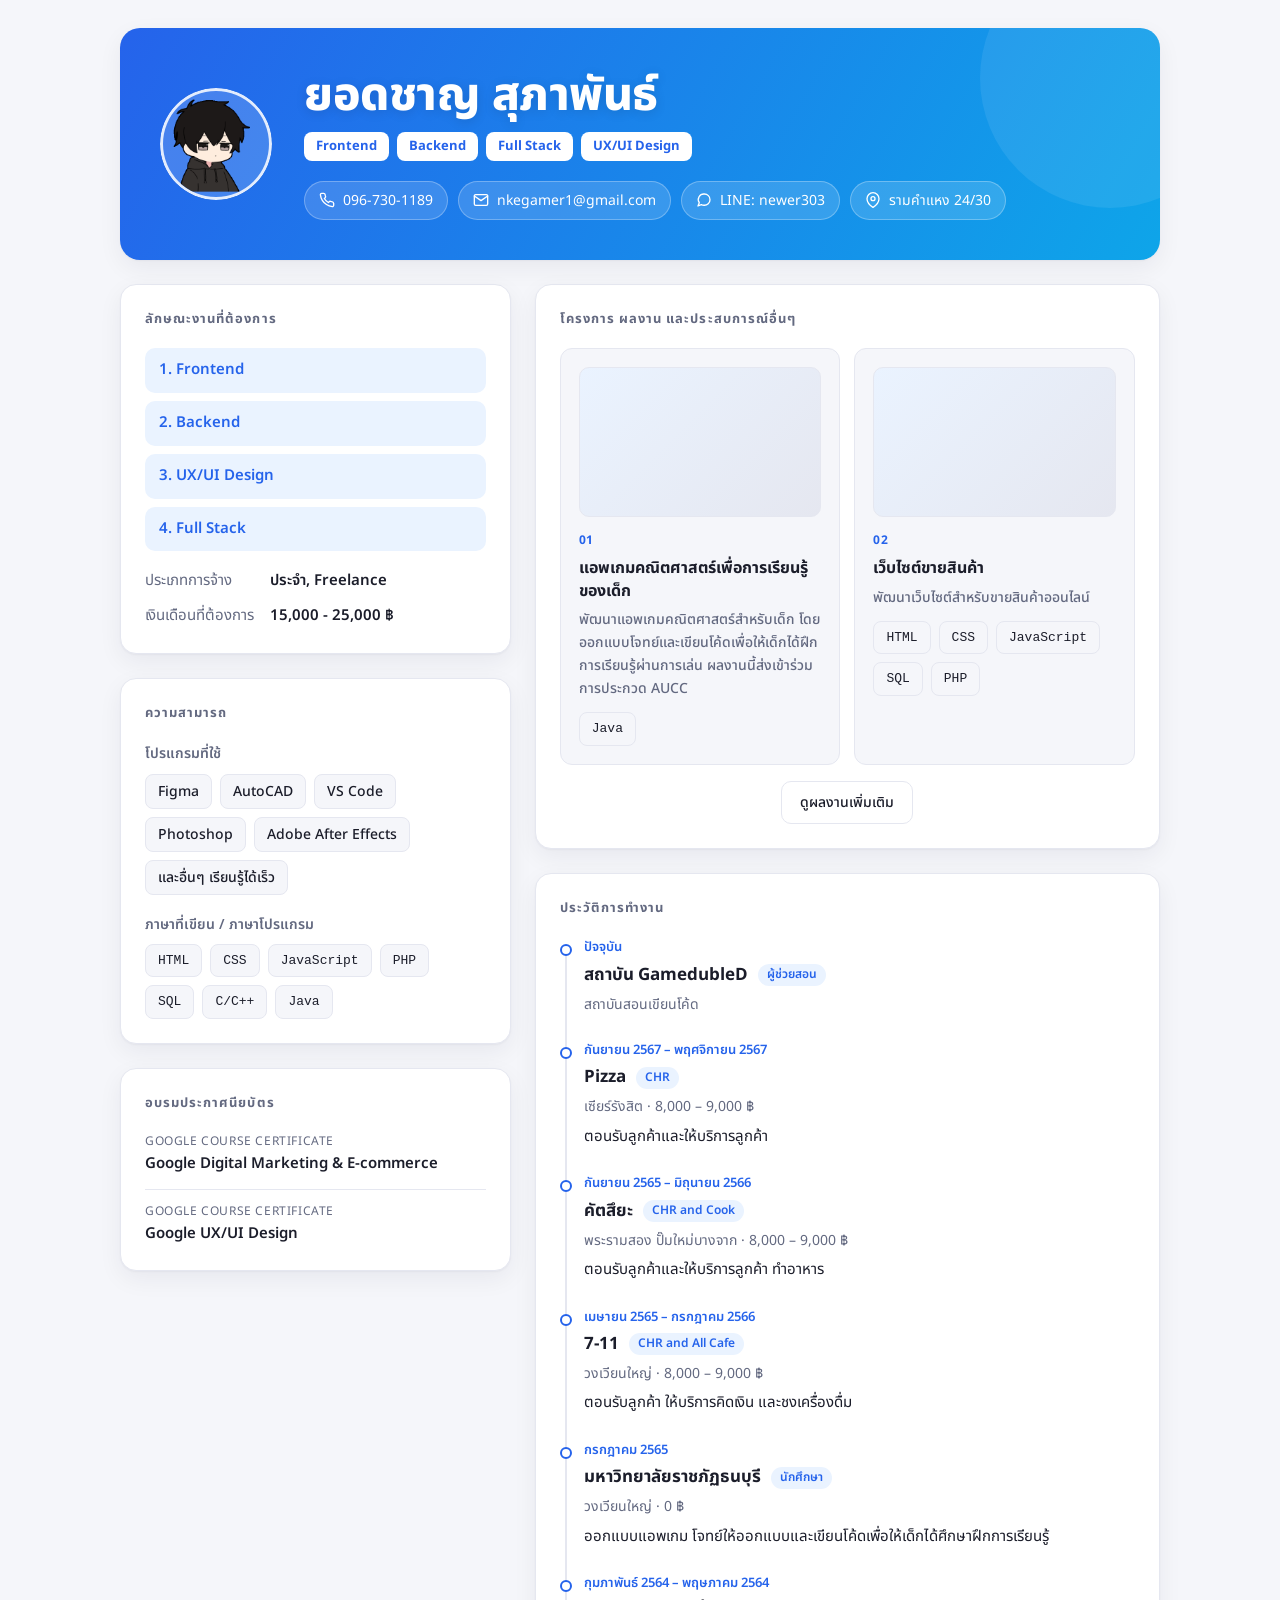
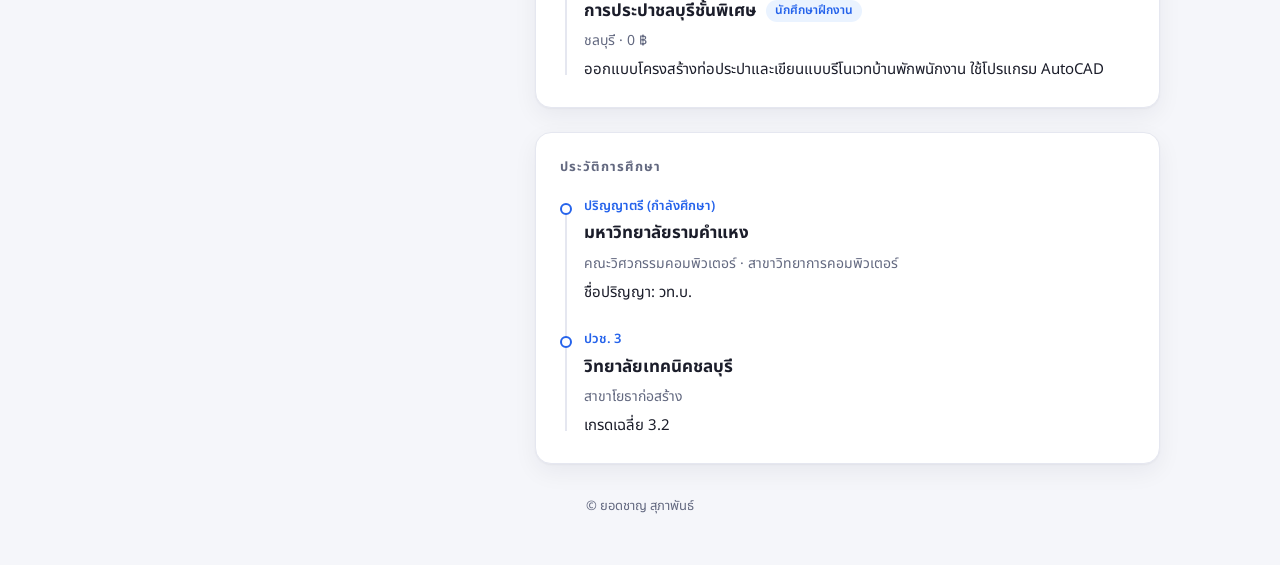
==== commit b4df4b52: "Use resume page as single source" ====
--- a/index.html
+++ b/index.html
@@ -1,265 +1,14 @@
-<!DOCTYPE html>
-<html lang="th" data-theme="light">
-<head>
-<meta charset="UTF-8">
-<meta name="viewport" content="width=device-width, initial-scale=1, viewport-fit=cover">
-<meta name="description" content="Resume และผลงานด้าน Frontend, Backend และ UX/UI ของยอดชาญ สุภาพันธ์">
-<meta name="theme-color" content="#f2f5f2">
-<meta property="og:title" content="ยอดชาญ สุภาพันธ์ | Resume">
-<meta property="og:description" content="Resume และผลงานด้าน Frontend, Backend และ UX/UI">
-<title>ยอดชาญ สุภาพันธ์ | Resume</title>
-<link rel="preconnect" href="https://fonts.googleapis.com">
-<link rel="preconnect" href="https://fonts.gstatic.com" crossorigin>
-<link href="https://fonts.googleapis.com/css2?family=Noto+Sans+Thai:wght@400;500;600;700;800&display=swap" rel="stylesheet">
-<link rel="stylesheet" href="style.css">
-<style>
-:root{color-scheme:light;--bg:#f2f5f2;--card:#fff;--text:#172b2d;--muted:#687a79;--primary:#087e78;--primary-2:#32a795;--primary-soft:#e4f4ef;--border:#dce8e2;--shadow:0 16px 42px rgba(21,55,51,.08)}
-html{scroll-padding-top:24px} body{background:radial-gradient(ellipse at 90% 2%,rgba(57,167,149,.12),transparent 27%),var(--bg)}
-.wrap{max-width:1160px;padding:18px 28px 56px}.skip-link{position:absolute;left:-9999px;top:12px;z-index:99}.skip-link:focus{left:12px;background:#fff;color:#123;padding:10px 14px;border-radius:10px}
-.site-nav{position:sticky;top:12px;z-index:20;display:flex;align-items:center;justify-content:space-between;gap:20px;margin:0 0 22px;padding:11px 14px 11px 18px;border:1px solid rgba(220,232,226,.9);border-radius:16px;background:rgba(255,255,255,.86);box-shadow:0 10px 28px rgba(21,55,51,.07);backdrop-filter:blur(14px)}
-.brand{display:flex;align-items:center;gap:10px;color:var(--text);font-size:13px;font-weight:800;letter-spacing:.13em;text-decoration:none;white-space:nowrap}.brand-mark{display:grid;place-items:center;width:34px;height:34px;border-radius:11px;background:#0d5655;color:#fff;font-size:12px;letter-spacing:0}
-.nav-links{display:flex;align-items:center;gap:6px}.nav-links a{padding:8px 11px;border-radius:9px;color:var(--muted);font-size:13px;font-weight:600;text-decoration:none;transition:background .2s,color .2s}.nav-links a:hover{background:var(--primary-soft);color:var(--primary)}
-.print-action{border:0;border-radius:10px;background:#103f42;color:#fff;padding:10px 14px;font:inherit;font-size:13px;font-weight:700;white-space:nowrap;cursor:pointer;transition:transform .2s,background .2s}.print-action:hover{background:#087e78;transform:translateY(-1px)}
-.hero{isolation:isolate;min-height:300px;padding:clamp(28px,5vw,58px);gap:30px;border:1px solid rgba(255,255,255,.16);border-radius:28px;background:linear-gradient(125deg,#10363c 0%,#0c5556 56%,#168a7d 100%);box-shadow:0 22px 54px rgba(14,68,64,.2)}.hero::before{content:"";position:absolute;z-index:-1;inset:0;background:radial-gradient(circle at 87% 20%,rgba(202,255,231,.23),transparent 24%),radial-gradient(circle at 70% 110%,rgba(40,202,171,.23),transparent 34%);pointer-events:none}.hero::after{right:-70px;top:-130px;width:350px;height:350px;border:1px solid rgba(255,255,255,.13);background:transparent;box-shadow:0 0 0 30px rgba(255,255,255,.025),0 0 0 60px rgba(255,255,255,.02)}
-.avatar-wrapper{width:142px;height:142px;border:4px solid rgba(255,255,255,.82);box-shadow:0 14px 34px rgba(0,0,0,.23)}.avatar{width:134px;height:134px;border:0;box-shadow:none}.hero-info{min-width:280px}.hero .eyebrow{margin:0 0 8px;color:#a9e3d5;font-size:11px;font-weight:800;letter-spacing:.2em}.hero h1{margin-bottom:12px;font-size:clamp(34px,5vw,50px);letter-spacing:-.035em}.hero-summary{max-width:610px;margin:0 0 21px;color:rgba(244,255,251,.83);font-size:15px}.roles{gap:7px;margin-bottom:18px}.roles span{padding:5px 11px;border:1px solid rgba(255,255,255,.25);border-radius:999px;background:rgba(255,255,255,.12);color:#fff;font-size:12px;backdrop-filter:blur(8px)}
-.contacts{gap:8px}.contact{padding:8px 12px;border-color:rgba(255,255,255,.2);background:rgba(7,35,39,.22);font-size:13px}.contact svg{opacity:.9}
-.grid{grid-template-columns:minmax(250px,.78fr) minmax(0,1.6fr);gap:22px;margin-top:22px}.card{position:relative;overflow:hidden;margin-bottom:22px;padding:25px;border-color:var(--border);border-radius:19px;background:var(--card);box-shadow:var(--shadow)}.card h2{display:flex;align-items:center;gap:11px;margin-bottom:20px;color:#345450;font-size:13px;letter-spacing:.04em;text-transform:none}.card h2::before{content:"";width:4px;height:18px;border-radius:4px;background:linear-gradient(var(--primary),var(--primary-2))}
-.target-list{gap:9px}.target-list li{border:1px solid #d9eee7;border-radius:11px;background:#eff8f4;color:#175e59}.facts{font-size:14px}.facts dd{color:#213f3d}.label{font-size:13px}.chip{border-radius:999px;background:#f7faf8;font-size:13px}.chip.code{border-color:#d7e8e1;background:#edf6f2;color:#22645b}
-.projects{grid-template-columns:repeat(auto-fit,minmax(230px,1fr));gap:15px}.project{padding:14px;border-color:var(--border);border-radius:16px;background:linear-gradient(160deg,#fff,#f8fbf9);transition:transform .22s,box-shadow .22s,border-color .22s}.project:hover{transform:translateY(-4px);border-color:#b7dcd0;box-shadow:0 15px 30px rgba(16,70,63,.1)}.project .thumb{display:grid;place-items:center;height:150px;margin-bottom:16px;border:0;border-radius:12px}.project .thumb::before{content:attr(data-label);display:grid;place-items:center;width:76%;height:58%;border:1px solid rgba(255,255,255,.52);border-radius:12px;background:rgba(255,255,255,.2);color:rgba(255,255,255,.94);font-size:12px;font-weight:800;letter-spacing:.16em;text-shadow:0 2px 10px rgba(0,0,0,.16);box-shadow:0 12px 28px rgba(20,40,40,.12);backdrop-filter:blur(5px)}.project .thumb::after{content:"";position:absolute;width:38px;height:38px;top:14px;right:14px;border:1px solid rgba(255,255,255,.52);border-radius:50%;background:rgba(255,255,255,.2)}
-.project:nth-child(1) .thumb{background:linear-gradient(135deg,#f2a65a,#e86f51 55%,#6f5aa8)}.project:nth-child(2) .thumb{background:linear-gradient(135deg,#72b7aa,#2d7f78 55%,#1f5160)}.project:nth-child(3) .thumb{background:linear-gradient(135deg,#b1c46b,#5c9677 55%,#356b6a)}.project:nth-child(4) .thumb{background:linear-gradient(135deg,#f098a5,#9b67bc 55%,#4952a2)}.project:nth-child(5) .thumb{background:linear-gradient(135deg,#6679c8,#5653a8 55%,#302f63)}.project:nth-child(6) .thumb{background:linear-gradient(135deg,#6fc5ba,#348ca4 55%,#4163a4)}.project .num{margin-bottom:5px;color:#16877b}.project h3{font-size:16px}.project .desc{font-size:13px;line-height:1.7}.project .tags{gap:6px}
-.more-wrap{margin-top:20px}.btn{border-color:#c9e0d7;border-radius:999px;background:#f2f8f5;color:#166c64;font-weight:700}.btn:hover{border-color:#16877b;background:#e5f4ee}
-.timeline{padding-left:27px}.timeline::before{left:5px;background:linear-gradient(var(--primary-2),var(--border))}.item{margin-bottom:25px}.item::before{left:-27px;width:13px;height:13px;background:#fff;border:3px solid #16877b;box-shadow:0 0 0 4px #e6f3ee}.item .date{font-size:12px;letter-spacing:.02em}.item h3{font-size:16px}.item .meta{font-size:13px}.badge{background:#e8f5ef;color:#19786f}
-.cert{padding:14px 0}.cert .org{color:#188277;font-size:10px;font-weight:800;letter-spacing:.12em}.cert .name{font-size:14px}footer{padding-top:22px;border-top:1px solid var(--border);color:#71817b;font-size:12px}
-@media(max-width:820px){.wrap{padding:14px 18px 42px}.grid{grid-template-columns:1fr}.hero{min-height:0}.site-nav{top:8px}}
-@media(max-width:620px){.wrap{padding:10px 12px 36px}.site-nav{flex-wrap:wrap;gap:10px;padding:10px}.brand{font-size:11px}.nav-links{order:3;width:100%;overflow-x:auto;justify-content:flex-start}.nav-links a{padding:7px 9px;white-space:nowrap}.print-action{margin-left:auto;padding:9px 11px;font-size:12px}.hero{padding:28px 20px;border-radius:22px}.hero-info{min-width:0}.hero h1{font-size:32px}.hero-summary{font-size:14px}.contacts{flex-direction:column}.contact{width:100%;justify-content:flex-start}.card{padding:19px;border-radius:16px}.projects{grid-template-columns:1fr}.project .thumb{height:170px}.facts{grid-template-columns:1fr}.facts dd{margin-bottom:8px}}
-@media(prefers-reduced-motion:reduce){html{scroll-behavior:auto}*,*::before,*::after{transition:none!important}}
-@media print{.site-nav,.print-action,.more-wrap,.skip-link{display:none!important}.wrap{max-width:none;padding:0}.hero{min-height:0;border-radius:12px}.grid{grid-template-columns:.8fr 1.6fr;gap:12px}.card{break-inside:avoid;margin-bottom:12px;padding:16px}.project .thumb{height:95px}.project.extra{display:block!important}body{background:#fff}.hero,.project .thumb{-webkit-print-color-adjust:exact;print-color-adjust:exact}}
-</style>
-</head>
-<body>
-<a class="skip-link" href="#content">ข้ามไปยังเนื้อหา</a>
-<div class="wrap">
-  <nav class="site-nav" aria-label="เมนูหลัก">
-    <a class="brand" href="#top"><span class="brand-mark">YS</span><span>RESUME</span></a>
-    <div class="nav-links">
-      <a href="#skills">ทักษะ</a>
-      <a href="#projects">ผลงาน</a>
-      <a href="#experience">ประสบการณ์</a>
-      <a href="#education">การศึกษา</a>
-    </div>
-    <button class="print-action" type="button" onclick="window.print()"><span aria-hidden="true">↓</span> พิมพ์ / บันทึก PDF</button>
-  </nav>
-
-  <header class="hero" id="top">
-    <div class="avatar-wrapper">
-      <img src="assets/profile/profile.gif" alt="ภาพโปรไฟล์ของยอดชาญ สุภาพันธ์" class="avatar">
-    </div>
-    <div class="hero-info">
-      <p class="eyebrow">PORTFOLIO · RESUME</p>
-      <h1>ยอดชาญ สุภาพันธ์</h1>
-      <div class="roles"><span>Frontend</span><span>Backend</span><span>Full Stack</span><span>UX/UI Design</span></div>
-      <p class="hero-summary">สนใจงานพัฒนาเว็บและออกแบบประสบการณ์ผู้ใช้ พร้อมต่อยอดทักษะด้าน Frontend, Backend และ UX/UI</p>
-      <div class="contacts">
-        <a class="contact" href="tel:0967301189">
-          <svg viewBox="0 0 24 24" fill="none" stroke="currentColor" stroke-width="2" stroke-linecap="round" stroke-linejoin="round"><path d="M22 16.9v3a2 2 0 0 1-2.2 2 19.8 19.8 0 0 1-8.6-3.1 19.5 19.5 0 0 1-6-6A19.8 19.8 0 0 1 2.1 4.2 2 2 0 0 1 4.1 2h3a2 2 0 0 1 2 1.7c.1.9.4 1.8.7 2.7a2 2 0 0 1-.5 2.1L8 9.8a16 16 0 0 0 6 6l1.3-1.3a2 2 0 0 1 2.1-.4c.9.3 1.8.6 2.7.7a2 2 0 0 1 1.7 2z"/></svg>
-          096-730-1189
-        </a>
-        <a class="contact" href="mailto:nkegamer1@gmail.com">
-          <svg viewBox="0 0 24 24" fill="none" stroke="currentColor" stroke-width="2" stroke-linecap="round" stroke-linejoin="round"><rect x="2" y="4" width="20" height="16" rx="2"/><path d="m22 6-10 7L2 6"/></svg>
-          nkegamer1@gmail.com
-        </a>
-        <span class="contact">
-          <svg viewBox="0 0 24 24" fill="none" stroke="currentColor" stroke-width="2" stroke-linecap="round" stroke-linejoin="round"><path d="M21 11.5a8.4 8.4 0 0 1-9 8.4 9 9 0 0 1-4-.9L3 21l1.9-4.9A8.4 8.4 0 0 1 12.5 3a8.4 8.4 0 0 1 8.5 8.5z"/></svg>
-          LINE: newer303
-        </span>
-        <span class="contact">
-          <svg viewBox="0 0 24 24" fill="none" stroke="currentColor" stroke-width="2" stroke-linecap="round" stroke-linejoin="round"><path d="M21 10c0 7-9 13-9 13s-9-6-9-13a9 9 0 0 1 18 0z"/><circle cx="12" cy="10" r="3"/></svg>
-          รามคำแหง 24/30
-        </span>
-      </div>
-    </div>
-  </header>
-
-  <div class="grid" id="content">
-
-    <aside>
-      <section class="card" id="goals">
-        <h2>ลักษณะงานที่ต้องการ</h2>
-        <ul class="target-list">
-          <li>1. Frontend</li>
-          <li>2. Backend</li>
-          <li>3. UX/UI Design</li>
-          <li>4. Full Stack</li>
-        </ul>
-        <dl class="facts">
-          <dt>ประเภทการจ้าง</dt><dd>ประจำ, Freelance</dd>
-          <dt>เงินเดือนที่ต้องการ</dt><dd>15,000 - 25,000 ฿</dd>
-        </dl>
-      </section>
-
-      <section class="card" id="skills">
-        <h2>ความสามารถ</h2>
-        <p class="label">โปรแกรมที่ใช้</p>
-        <div class="chips">
-          <span class="chip">Figma</span>
-          <span class="chip">AutoCAD</span>
-          <span class="chip">VS Code</span>
-          <span class="chip">Photoshop</span>
-          <span class="chip">Adobe After Effects</span>
-          <span class="chip">และอื่นๆ เรียนรู้ได้เร็ว</span>
-        </div>
-
-        <p class="label">ภาษาที่เขียน / ภาษาโปรแกรม</p>
-        <div class="chips">
-          <span class="chip code">HTML</span>
-          <span class="chip code">CSS</span>
-          <span class="chip code">JavaScript</span>
-          <span class="chip code">PHP</span>
-          <span class="chip code">SQL</span>
-          <span class="chip code">C/C++</span>
-          <span class="chip code">Java</span>
-        </div>
-      </section>
-
-      <section class="card" id="certifications">
-        <h2>อบรมประกาศนียบัตร</h2>
-        <div class="cert">
-          <div class="org">Google Course Certificate</div>
-          <div class="name">Google Digital Marketing &amp; E-commerce</div>
-        </div>
-        <div class="cert">
-          <div class="org">Google Course Certificate</div>
-          <div class="name">Google UX/UI Design</div>
-        </div>
-      </section>
-    </aside>
-
-    <main>
-      <section class="card" id="projects">
-        <h2>โครงการ ผลงาน และประสบการณ์อื่นๆ</h2>
-        <div class="projects">
-          <div class="project">
-            <div class="thumb" data-label="MATH / PLAY" role="img" aria-label="ภาพประกอบผลงาน MATH / PLAY"></div>
-            <span class="num">01</span>
-            <h3>แอพเกมคณิตศาสตร์เพื่อการเรียนรู้ของเด็ก</h3>
-            <p class="desc">พัฒนาแอพเกมคณิตศาสตร์สำหรับเด็ก โดยออกแบบโจทย์และเขียนโค้ดเพื่อให้เด็กได้ฝึกการเรียนรู้ผ่านการเล่น ผลงานนี้ส่งเข้าร่วมการประกวด AUCC</p>
-            <div class="chips tags"><span class="chip code">Java</span></div>
-          </div>
-          <div class="project">
-            <div class="thumb" data-label="ONLINE STORE" role="img" aria-label="ภาพประกอบผลงาน ONLINE STORE"></div>
-            <span class="num">02</span>
-            <h3>เว็บไซต์ขายสินค้า</h3>
-            <p class="desc">พัฒนาเว็บไซต์สำหรับขายสินค้าออนไลน์</p>
-            <div class="chips tags"><span class="chip code">HTML</span><span class="chip code">CSS</span><span class="chip code">JavaScript</span><span class="chip code">SQL</span><span class="chip code">PHP</span></div>
-          </div>
-          <div class="project extra">
-            <div class="thumb" data-label="HOME / AUTOCAD" role="img" aria-label="ภาพประกอบผลงาน HOME / AUTOCAD"></div>
-            <span class="num">03</span>
-            <h3>ออกแบบรีโนเวทบ้านพักพนักงาน</h3>
-            <p class="desc">ออกแบบโครงสร้างท่อประปาและแบบรีโนเวทบ้านพักพนักงานของการประปาชลบุรี</p>
-            <div class="chips tags"><span class="chip code">AutoCAD</span></div>
-          </div>
-          <div class="project extra">
-            <div class="thumb" data-label="ROBLOX WORLD" role="img" aria-label="ภาพประกอบผลงาน ROBLOX WORLD"></div>
-            <span class="num">04</span>
-            <h3>เกมสำหรับเด็กเพื่อการประกวดที่สิงคโปร์</h3>
-            <p class="desc">สร้างเกม Roblox สำหรับเด็ก เพื่อนำไปประกวดที่สิงคโปร์</p>
-            <div class="chips tags"><span class="chip code">Roblox</span><span class="chip code">Lua</span></div>
-          </div>
-          <div class="project extra">
-            <div class="thumb" data-label="FANTASY GAME" role="img" aria-label="ภาพประกอบผลงาน FANTASY GAME"></div>
-            <span class="num">05</span>
-            <h3>เกม Roblox แนวแฟนตาซี</h3>
-            <p class="desc">สร้างเกม Roblox แนวแฟนตาซี ที่เปิดให้ผู้เล่นเข้ามาเล่นบนแพลตฟอร์ม Roblox</p>
-            <div class="chips tags"><span class="chip code">Roblox</span></div>
-          </div>
-          <div class="project extra">
-            <div class="thumb" data-label="LINE BOT" role="img" aria-label="ภาพประกอบผลงาน LINE BOT"></div>
-            <span class="num">06</span>
-            <h3>บอท LINE บันทึกและสรุปรายงานแชทกลุ่ม</h3>
-            <p class="desc">เขียนบอท LINE สำหรับบันทึกข้อมูลในแชทกลุ่ม เช่น เสียง รูปภาพ และไฟล์งาน และมีบอทสรุปรายงานให้</p>
-            <div class="chips tags"><span class="chip code">LINE Bot</span></div>
-          </div>
-        </div>
-        <div class="more-wrap">
-          <button class="btn" id="moreBtn" type="button" aria-expanded="false">ดูผลงานเพิ่มเติม</button>
-        </div>
-      </section>
-
-      <section class="card" id="experience">
-        <h2>ประวัติการทำงาน</h2>
-        <div class="timeline">
-          <div class="item">
-            <div class="date">ปัจจุบัน</div>
-            <h3>สถาบัน GamedubleD <span class="badge">ผู้ช่วยสอน</span></h3>
-            <div class="meta">สถาบันสอนเขียนโค้ด</div>
-          </div>
-          <div class="item">
-            <div class="date">กันยายน 2567 – พฤศจิกายน 2567</div>
-            <h3>Pizza <span class="badge">CHR</span></h3>
-            <div class="meta">เซียร์รังสิต · 8,000 – 9,000 ฿</div>
-            <p>ต้อนรับลูกค้าและให้บริการลูกค้า</p>
-          </div>
-          <div class="item">
-            <div class="date">กันยายน 2565 – มิถุนายน 2566</div>
-            <h3>คัตสึยะ <span class="badge">CHR and Cook</span></h3>
-            <div class="meta">พระรามสอง ปั๊มใหม่บางจาก · 8,000 – 9,000 ฿</div>
-            <p>ต้อนรับลูกค้าและให้บริการลูกค้า ทำอาหาร</p>
-          </div>
-          <div class="item">
-            <div class="date">เมษายน 2565 – กรกฎาคม 2566</div>
-            <h3>7-11 <span class="badge">CHR and All Cafe</span></h3>
-            <div class="meta">วงเวียนใหญ่ · 8,000 – 9,000 ฿</div>
-            <p>ต้อนรับลูกค้า ให้บริการคิดเงิน และชงเครื่องดื่ม</p>
-          </div>
-          <div class="item">
-            <div class="date">กรกฎาคม 2565</div>
-            <h3>มหาวิทยาลัยราชภัฏธนบุรี <span class="badge">นักศึกษา</span></h3>
-            <div class="meta">วงเวียนใหญ่ · 0 ฿</div>
-            <p>ออกแบบแอพเกม โจทย์ให้ออกแบบและเขียนโค้ดเพื่อให้เด็กได้ศึกษาฝึกการเรียนรู้</p>
-          </div>
-          <div class="item">
-            <div class="date">กุมภาพันธ์ 2564 – พฤษภาคม 2564</div>
-            <h3>การประปาชลบุรีชั้นพิเศษ <span class="badge">นักศึกษาฝึกงาน</span></h3>
-            <div class="meta">ชลบุรี · 0 ฿</div>
-            <p>ออกแบบโครงสร้างท่อประปาและเขียนแบบรีโนเวทบ้านพักพนักงาน ใช้โปรแกรม AutoCAD</p>
-          </div>
-        </div>
-      </section>
-
-      <section class="card" id="education">
-        <h2>ประวัติการศึกษา</h2>
-        <div class="timeline">
-          <div class="item">
-            <div class="date">ปริญญาตรี (กำลังศึกษา)</div>
-            <h3>มหาวิทยาลัยรามคำแหง</h3>
-            <div class="meta">คณะวิศวกรรมคอมพิวเตอร์ · สาขาวิทยาการคอมพิวเตอร์</div>
-            <p>ชื่อปริญญา: วท.บ.</p>
-          </div>
-          <div class="item">
-            <div class="date">ปวช. 3</div>
-            <h3>วิทยาลัยเทคนิคชลบุรี</h3>
-            <div class="meta">สาขาโยธาก่อสร้าง</div>
-            <p>เกรดเฉลี่ย 3.2</p>
-          </div>
-        </div>
-      </section>
-    </main>
-  </div>
-
-  <footer>© ยอดชาญ สุภาพันธ์</footer>
-</div>
-
-<script>
-  (function () {
-    var btn = document.getElementById('moreBtn');
-    var list = btn.closest('.card').querySelector('.projects');
-    btn.addEventListener('click', function () {
-      var open = list.classList.toggle('expanded');
-      btn.textContent = open ? 'ซ่อนผลงาน' : 'ดูผลงานเพิ่มเติม';
-      btn.setAttribute('aria-expanded', String(open));
-    });
-  })();
-</script>
-</body>
+<!doctype html>
+<html lang="th">
+  <head>
+    <meta charset="utf-8">
+    <meta name="viewport" content="width=device-width, initial-scale=1">
+    <meta http-equiv="refresh" content="0; url=resume.html">
+    <link rel="canonical" href="resume.html">
+    <title>ยอดชาญ สุภาพันธ์ | Resume</title>
+    <script>window.location.replace(new URL('resume.html', window.location.href));</script>
+  </head>
+  <body>
+    <p>กำลังเปิดหน้า Resume… หากไม่เปลี่ยนหน้าอัตโนมัติ <a href="resume.html">คลิกที่นี่</a></p>
+  </body>
 </html>
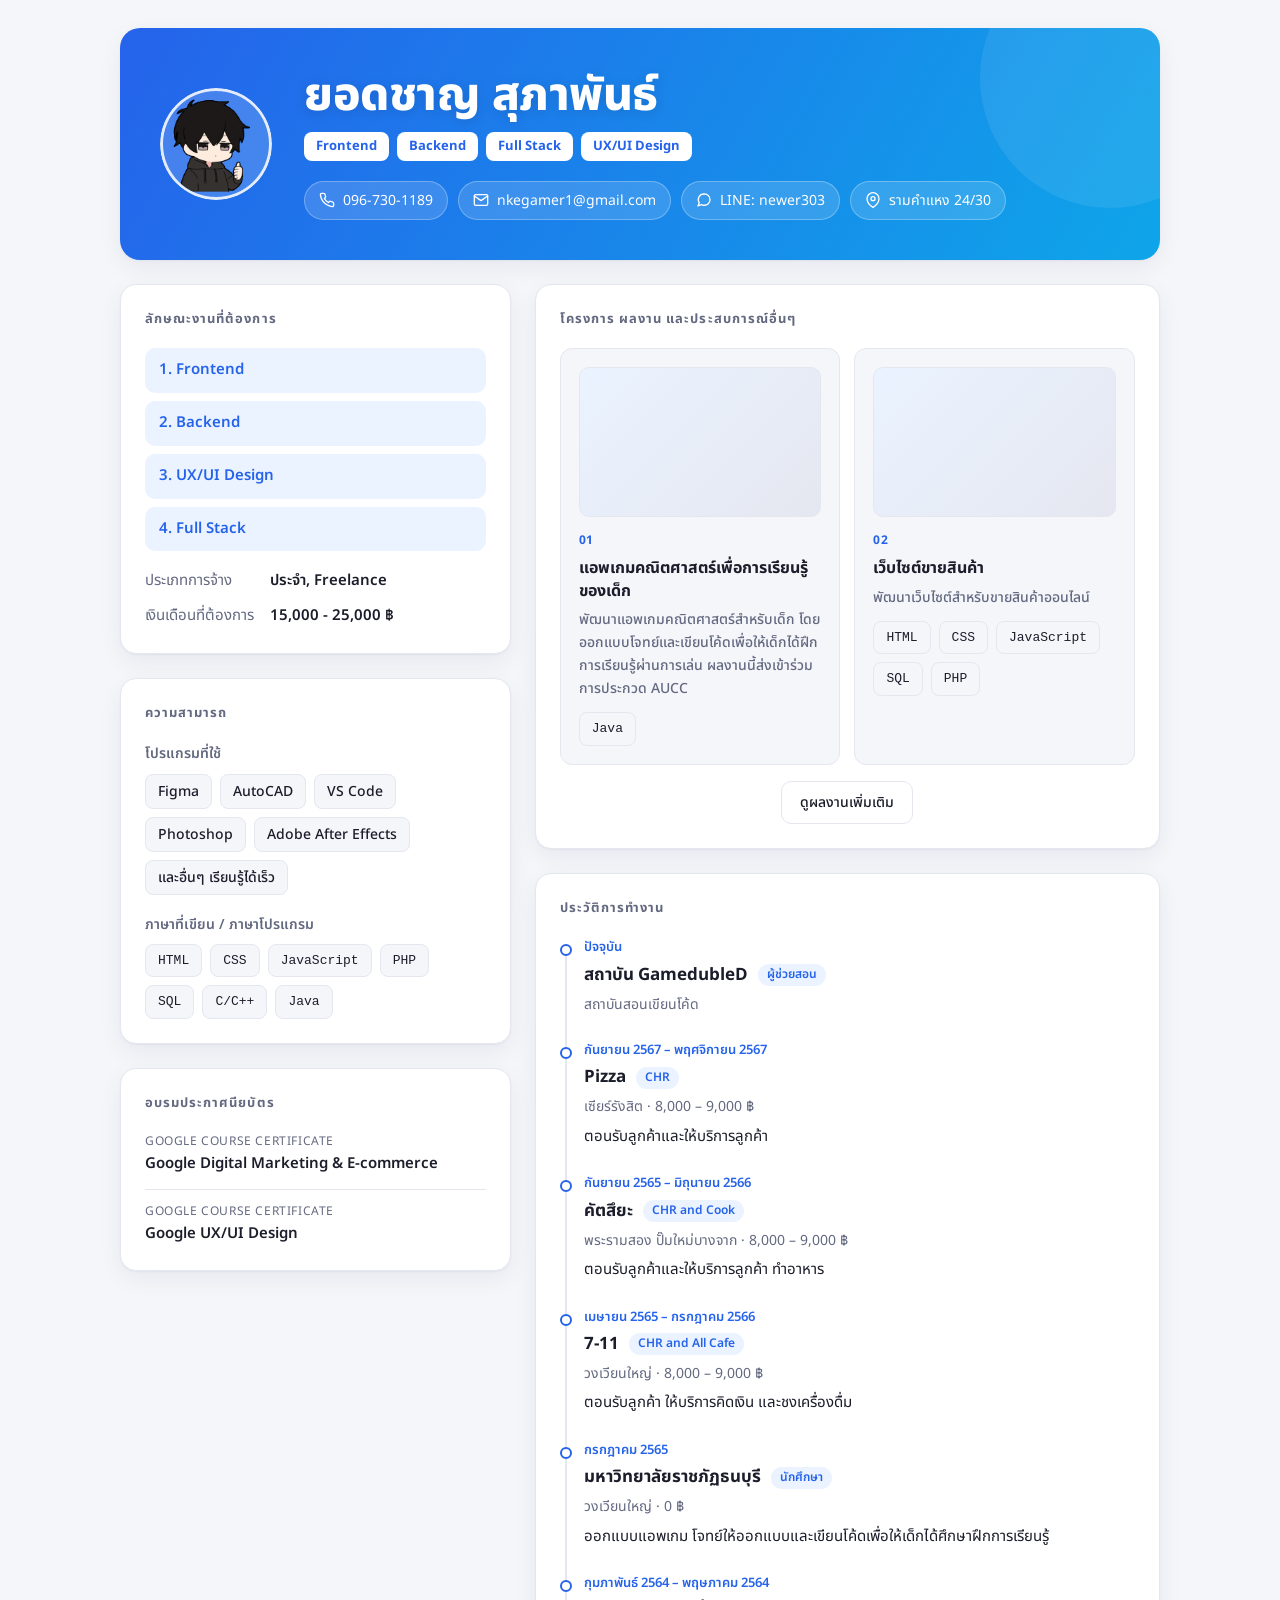
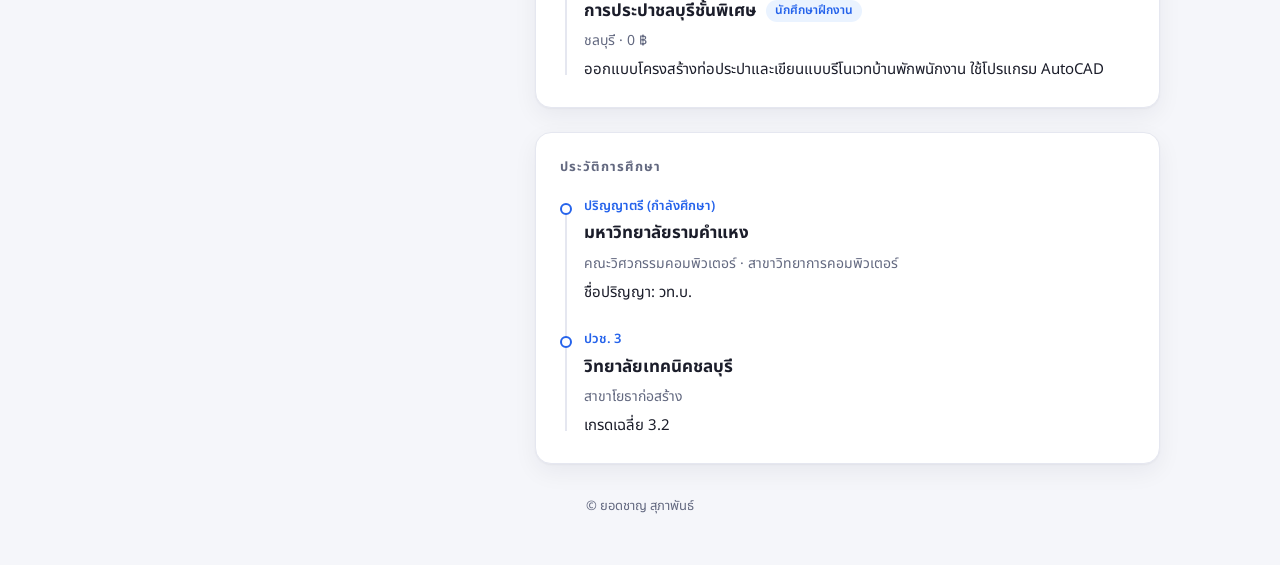
==== commit 867e2ab7: "Style Resume redirect fallback" ====
--- a/index.html
+++ b/index.html
@@ -6,9 +6,34 @@
     <meta http-equiv="refresh" content="0; url=resume.html">
     <link rel="canonical" href="resume.html">
     <title>ยอดชาญ สุภาพันธ์ | Resume</title>
+    <style>
+      :root { color-scheme: light; font-family: "Noto Sans Thai", system-ui, sans-serif; color: #173b3b; background: #f2f6f3; }
+      * { box-sizing: border-box; }
+      body { min-height: 100vh; margin: 0; display: grid; place-items: center; padding: 24px; background: radial-gradient(ellipse at 80% 10%, #d8eee5 0, transparent 38%), #f2f6f3; }
+      .redirect-card { width: min(100%, 440px); padding: 38px 30px; text-align: center; border: 1px solid #dce9e2; border-radius: 24px; background: rgba(255,255,255,.92); box-shadow: 0 22px 60px rgba(26,76,67,.1); }
+      .mark { display: grid; place-items: center; width: 58px; height: 58px; margin: 0 auto 20px; border-radius: 18px; background: linear-gradient(135deg,#10494a,#168b79); color: #fff; font-size: 18px; font-weight: 800; letter-spacing: .06em; }
+      .eyebrow { margin: 0 0 8px; color: #168174; font-size: 11px; font-weight: 800; letter-spacing: .2em; }
+      h1 { margin: 0; font-size: clamp(23px, 6vw, 29px); }
+      .message { margin: 12px 0 22px; color: #6b7d77; font-size: 14px; line-height: 1.8; }
+      .dots { display: flex; justify-content: center; gap: 6px; margin-bottom: 22px; }
+      .dots span { width: 7px; height: 7px; border-radius: 50%; background: #32a795; animation: pulse 1s ease-in-out infinite alternate; }
+      .dots span:nth-child(2) { animation-delay: .2s; } .dots span:nth-child(3) { animation-delay: .4s; }
+      @keyframes pulse { to { opacity: .3; transform: translateY(-3px); } }
+      .link { display: inline-flex; align-items: center; justify-content: center; min-height: 44px; padding: 0 20px; border-radius: 12px; background: #10494a; color: #fff; font-size: 14px; font-weight: 700; text-decoration: none; transition: background .2s, transform .2s; }
+      .link:hover { transform: translateY(-2px); background: #087e78; }
+      .link:focus-visible { outline: 3px solid #81cbbb; outline-offset: 3px; }
+      @media (prefers-reduced-motion: reduce) { *, *::before, *::after { animation-duration: .01ms !important; transition-duration: .01ms !important; } }
+    </style>
     <script>window.location.replace(new URL('resume.html', window.location.href));</script>
   </head>
   <body>
-    <p>กำลังเปิดหน้า Resume… หากไม่เปลี่ยนหน้าอัตโนมัติ <a href="resume.html">คลิกที่นี่</a></p>
+    <main class="redirect-card" aria-labelledby="page-title">
+      <div class="mark" aria-hidden="true">YS</div>
+      <p class="eyebrow">PORTFOLIO · RESUME</p>
+      <h1 id="page-title">ยอดชาญ สุภาพันธ์</h1>
+      <p class="message">กำลังพาคุณไปยังหน้า Resume<br>อีกสักครู่เดียวค่ะ</p>
+      <div class="dots" aria-hidden="true"><span></span><span></span><span></span></div>
+      <a class="link" href="resume.html">เปิดหน้า Resume <span aria-hidden="true">→</span></a>
+    </main>
   </body>
 </html>
